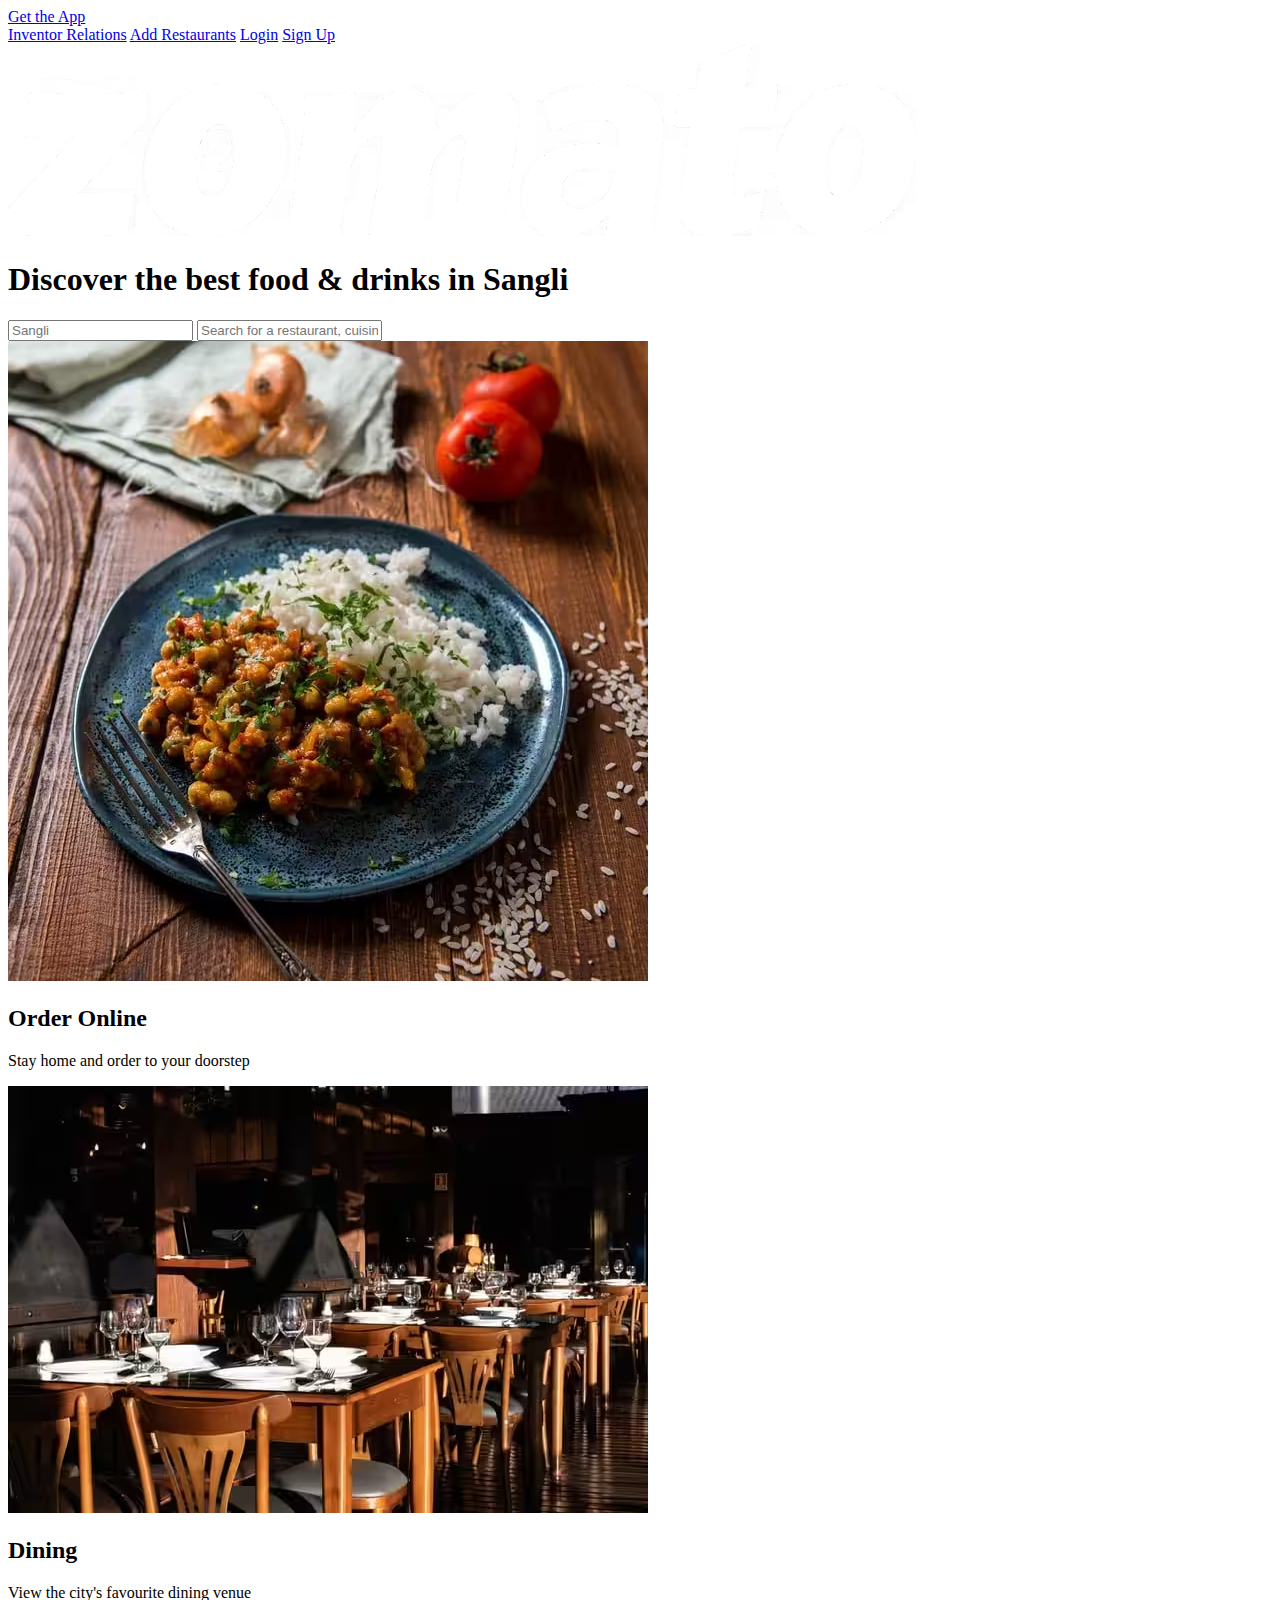
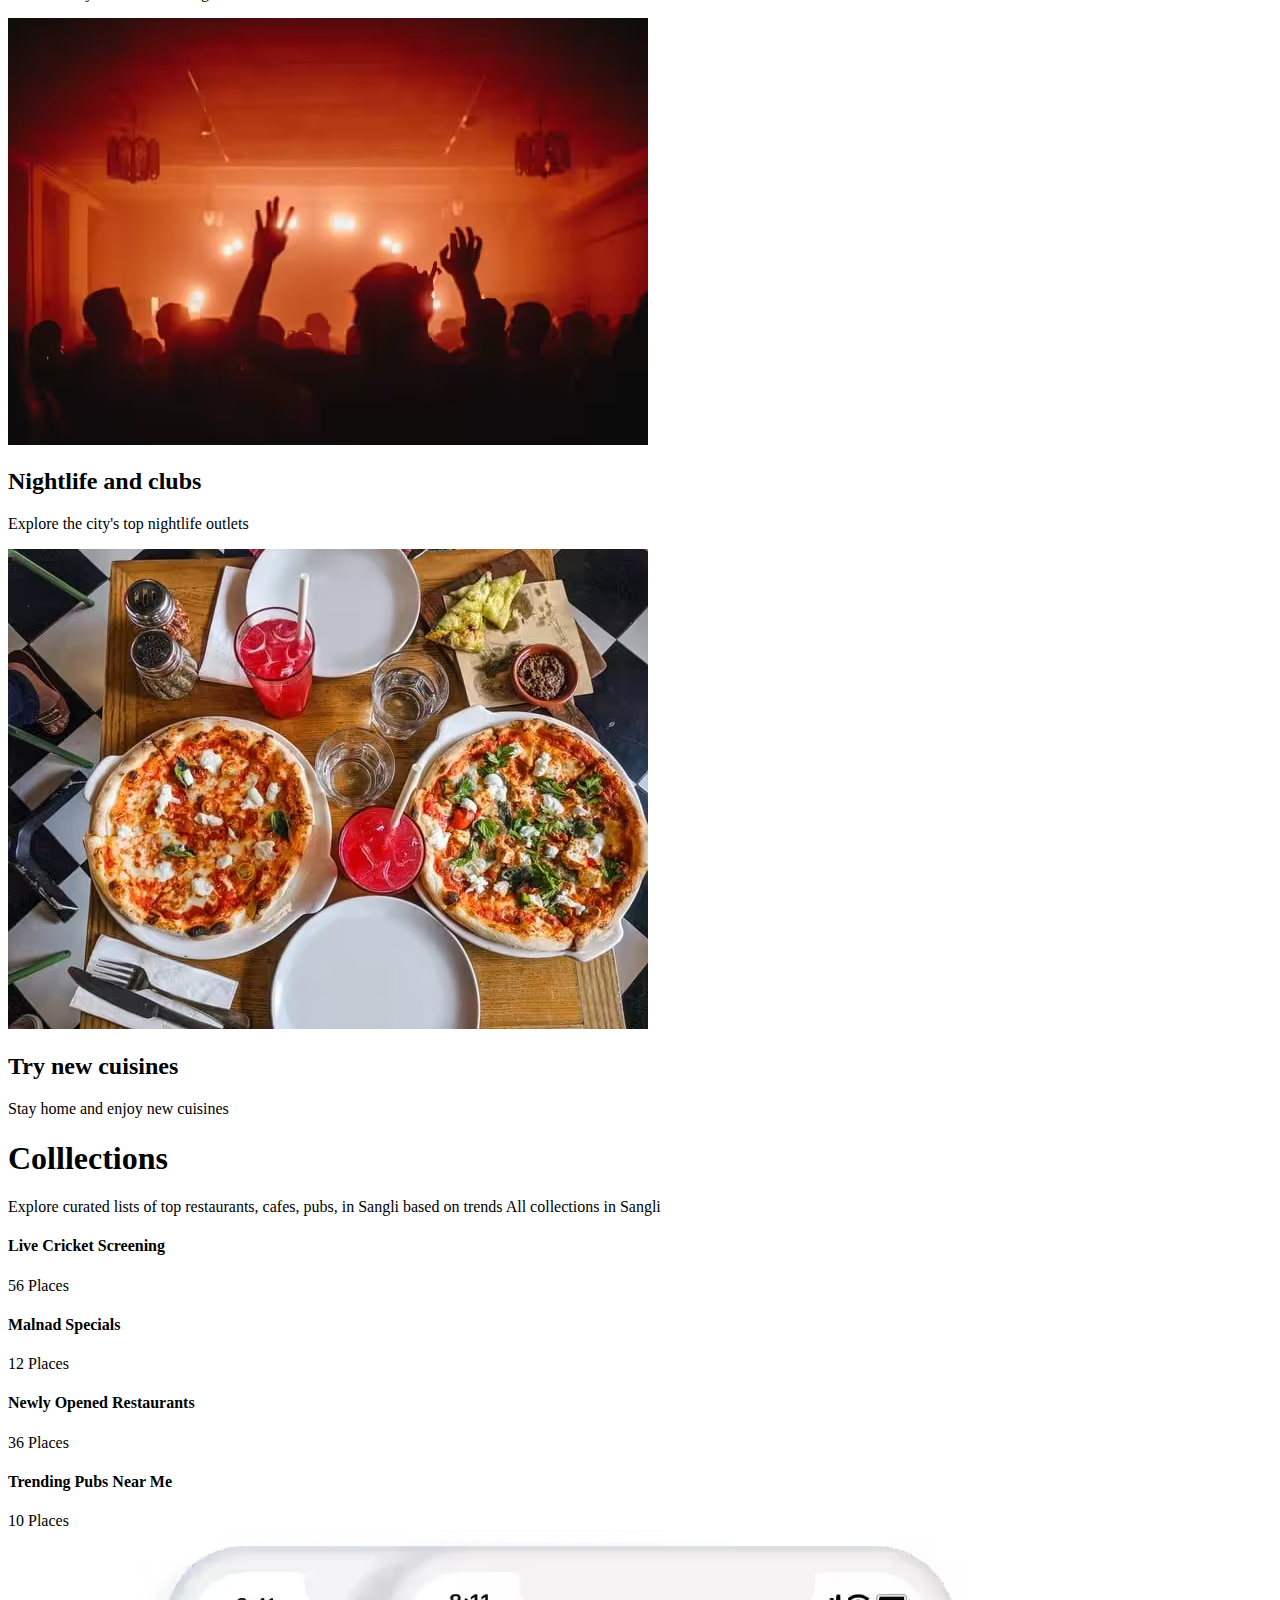
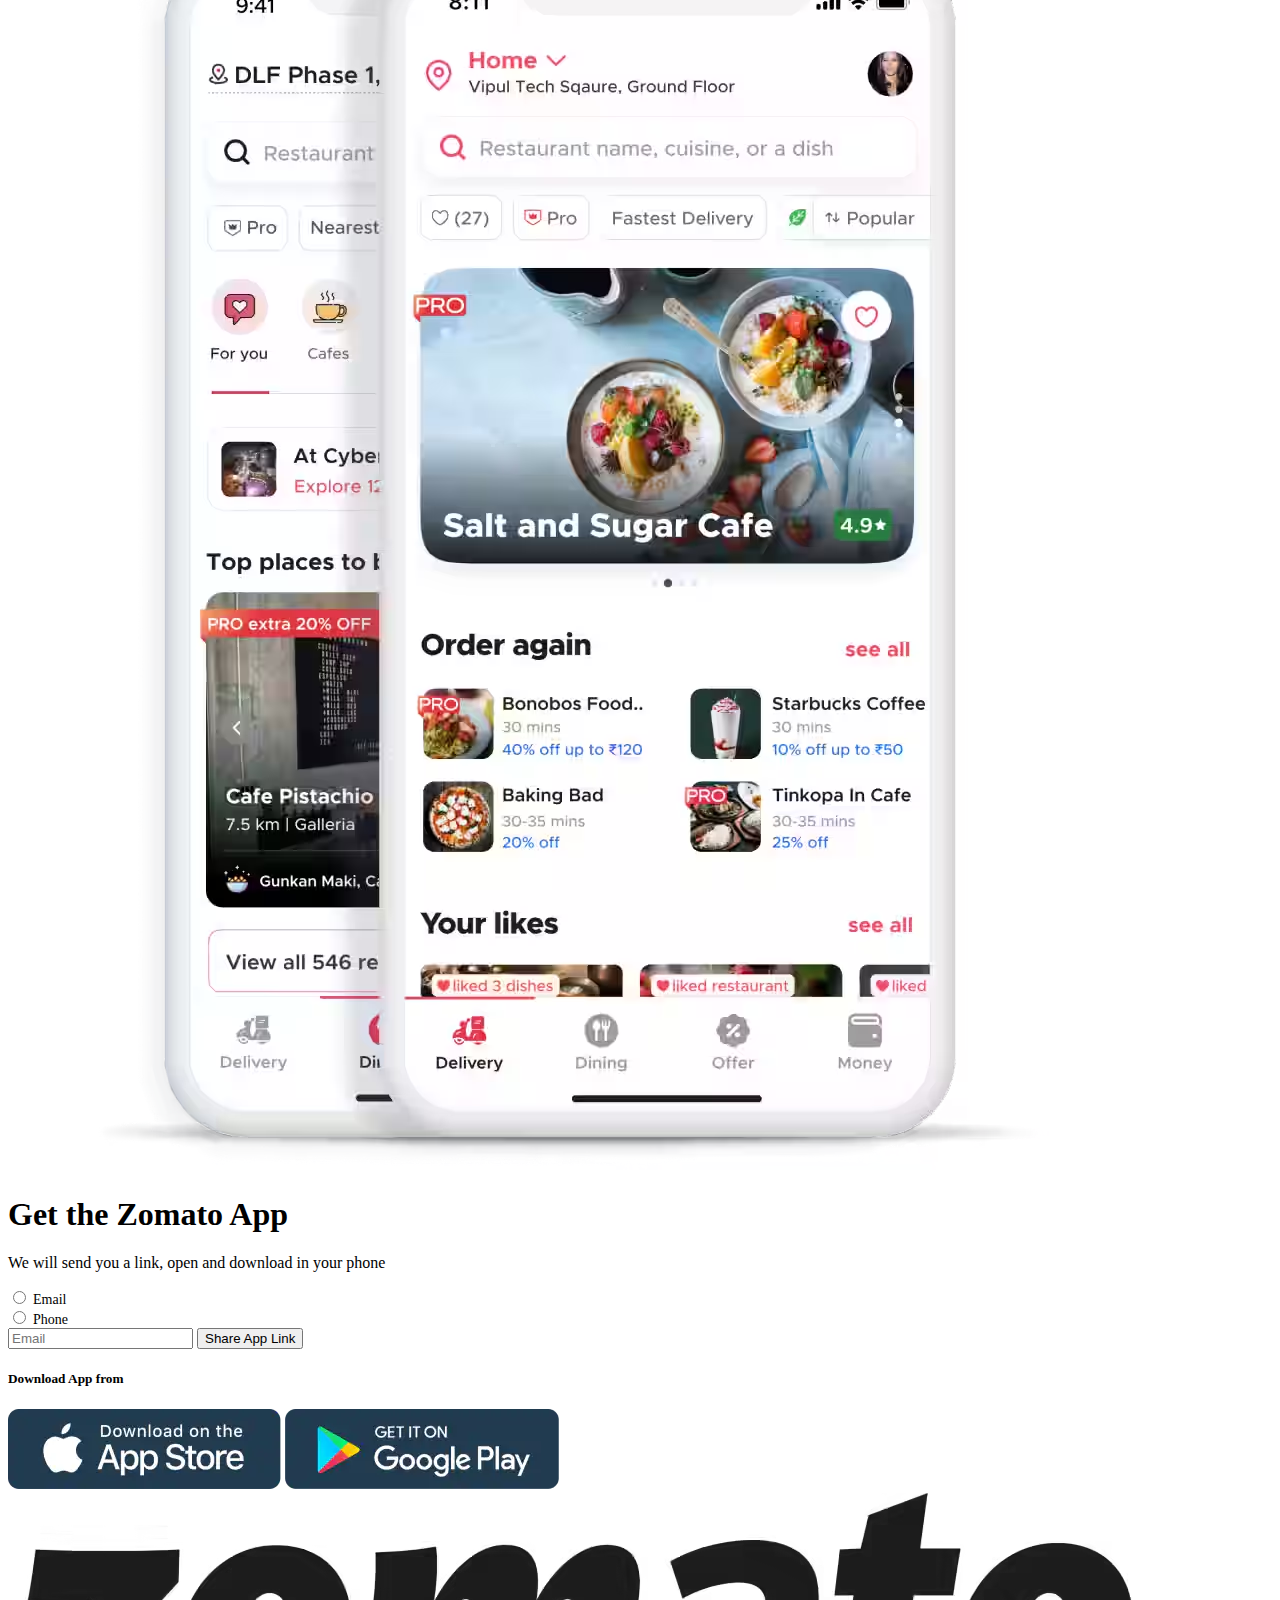
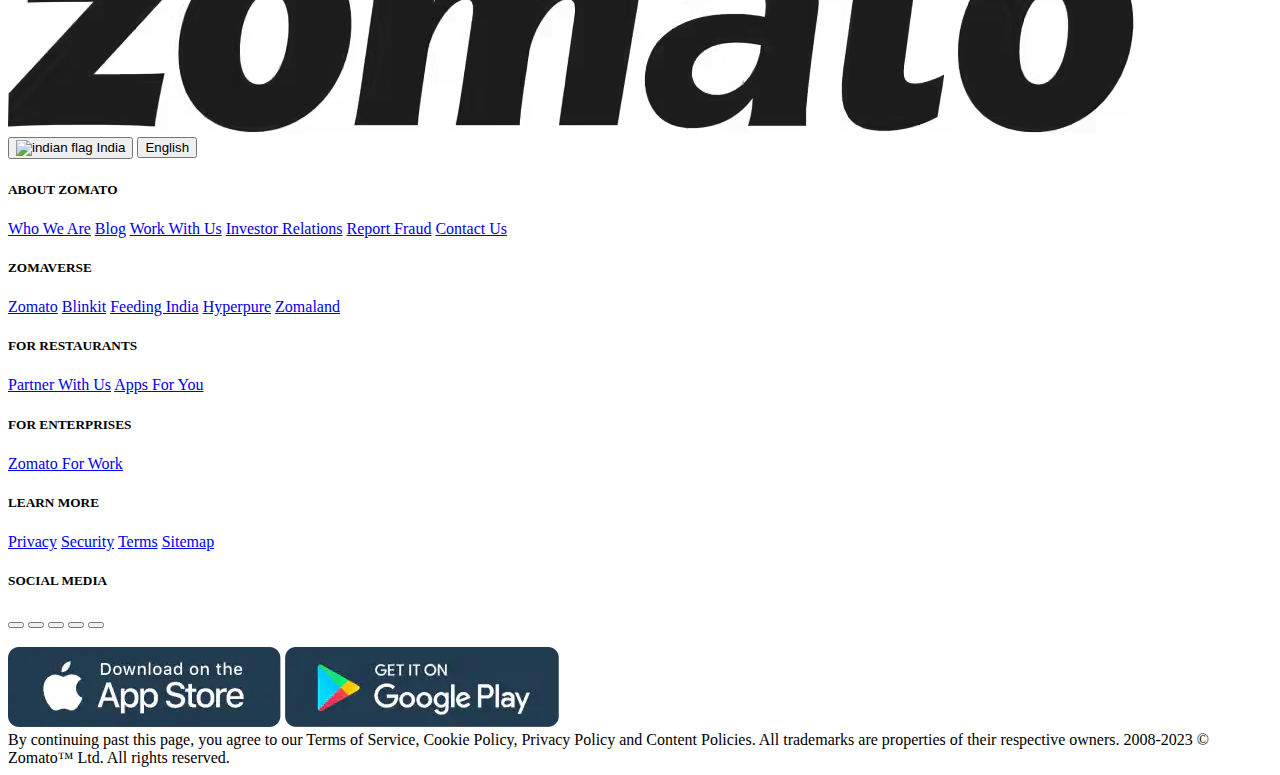
==== index.html @ 98feac00 "Rename ZOM_index.html to index.html" ====
<!DOCTYPE html>
<html lang="en">
  <head>
    <meta charset="UTF-8" />
    <meta http-equiv="X-UA-Compatible" content="IE=edge" />
    <meta name="viewport" content="width=device-width, initial-scale=1.0" />

    <!-- Zomato logo in the tab -->
    <link
      rel="icon"
      type="image/x-icon"
      href="https://upload.wikimedia.org/wikipedia/commons/thumb/7/75/Zomato_logo.png/220px-Zomato_logo.png"
    />
    <!-- Font awesome icons -->
    <link
      rel="stylesheet"
      href="https://cdnjs.cloudflare.com/ajax/libs/font-awesome/6.1.1/css/all.min.css"
      integrity="sha512-KfkfwYDsLkIlwQp6LFnl8zNdLGxu9YAA1QvwINks4PhcElQSvqcyVLLD9aMhXd13uQjoXtEKNosOWaZqXgel0g=="
      crossorigin="anonymous"
      referrerpolicy="no-referrer"
    />
    <!-- Poppins font by google fonts -->
    <link rel="preconnect" href="https://fonts.googleapis.com" />
    <link rel="preconnect" href="https://fonts.gstatic.com" crossorigin />
    <link
      href="https://fonts.googleapis.com/css2?family=Poppins:ital,wght@0,100;0,200;0,300;0,400;0,500;0,600;0,700;0,800;0,900;1,100;1,200;1,300;1,400;1,500;1,600;1,700;1,800;1,900&display=swap"
      rel="stylesheet"
    />

    <!-- Importing styles.css -->
    <link rel="stylesheet" href="styles.css" />

    <title>Zomato Landing Page Clone </title>
  </head>
  <body>
      <section class="hero__section">
        <header>
          <nav class="navbar">
            <a href="#">Get the App</a>
            <div class="navbar__menu">
              <a href="#" class="link">Inventor Relations</a>
              <a href="#" class="link">Add Restaurants</a>
              <a href="#" class="link">Login</a>
              <a href="#" class="link">Sign Up</a>
              <a href="#" class="user_icon">
                <i class="fa-solid fa-user"></i>
              </a>
            </div>
          </nav>
        </header>

        <div class="hero__section_container">
          <img src="./images/heroSectionLogo.png" alt="Zomato Logo" class="hero__section_logo"/>
          <h1 class="hero__section_title">Discover the best food & drinks in Sangli</h1>
          <div class="hero__section_input">
            <input class="input_location" type="text" placeholder="Sangli" />
            <input class="input_search" type="text" placeholder="Search for a restaurant, cuisine or a dish" />
          </div>
        </div>
      </section>

      <section class="contaner we__offer">

        <div class="we__offer_card">
          <img src="./images/item1.png" alt="card 1 img"/>
          <div class="we__offer_content">
            <h2>Order Online</h2>
            <p>Stay home and order to your doorstep</p>
          </div>
        </div>

        <div class="we__offer_card">
          <img src="./images/item2.png" alt="card 2 img"/>
          <div class="we__offer_content">
            <h2>Dining</h2>
            <p>View the city's favourite dining venue</p>
          </div>
        </div>

        <div class="we__offer_card">
          <img src="./images/item3.png" alt="card 3 img"/>
          <div class="we__offer_content">
            <h2>Nightlife and clubs</h2>
            <p>Explore the city's top nightlife outlets</p>
          </div>
        </div>

        <div class="we__offer_card">
          <img src="./images/item4.png" alt="card 4 img"/>
          <div class="we__offer_content">
            <h2>Try new cuisines</h2>
            <p>Stay home and enjoy new cuisines</p>
          </div>
        </div>

      </section>

      <section class="container collections">
        <h1>Colllections</h1>
        <div class="sub_heading_container">
          <span>Explore curated lists of top restaurants, cafes, pubs, in Sangli based on trends </span>
          <span>All collections in Sangli</span>
        </div>
        <div class="collections_card">

          <div class="card card1">
            <div class="overlay"></div>
            <div class="content">
              <h4>Live Cricket Screening</h4>
              <span>56 Places</span>
            </div>
          </div>

          <div class="card card2">
            <div class="overlay"></div>
            <div class="content">
              <h4>Malnad Specials</h4>
              <span>12 Places</span>
            </div>
          </div>

          <div class="card card3">
            <div class="overlay"></div>
            <div class="content">
              <h4>Newly Opened Restaurants</h4>
              <span>36 Places</span>
            </div>
          </div>

          <div class="card card4">
            <div class="overlay"></div>
            <div class="content">
              <h4>Trending Pubs Near Me</h4>
              <span>10 Places</span>
            </div>
          </div>

        </div>
      </section>

      <section class="container get__the_app">
        <div class="semi_container">
          <div class="left">
            <img src="./images/mobileBanner.png" alt="Mobile Banner"/>
          </div>
          <div class="right">
            <h1>Get the Zomato App</h1>
            <p>We will send you a link, open and download in your phone</p>
            <div class="radio__button">
              <div>
                <input type="radio" id="email" name="download_app"/>
                <label for="email" style="font-size: 14px;">Email</label>
              </div>
              <div>
                <input type="radio" id="phone" name="download_app"/>
                <label for="phone" style="font-size: 14px;">Phone</label>
              </div>
            </div>
            <div class="input_container">
              <input type="text" placeholder="Email"/>
              <button>Share App Link</button>
            </div>
            <div class="download__app_container">
              <h5>Download App from</h5>
              <div>
              <img src="./images/appleStore.png" alt="Apple Store">
              <img src="./images/playStore.png" alt="Play Store">
              </div>
            </div>
          </div>
        </div>
      </section>

      <footer xlass="container footer">
        <div class="footer_section1">
          <img src="./images/logo.png" alt="zomato logo" />
          <div class="section1_buttoncontainer">
            <button>
              <img src="https://flagcdn.com/w40/in.png" alt="indian flag" style="width: 15px;"/>
              India
            </button>
            <button><i class="fa fa-globe"></i>English</button>

          </div>
        </div>
        <div class="navigation_container">
          <div class="link__container">
            <h5>ABOUT ZOMATO</h5>
            <a class="footer__link" href="#">Who We Are</a>
            <a class="footer__link" href="#">Blog</a>
            <a class="footer__link" href="#">Work With Us</a>
            <a class="footer__link" href="#">Investor Relations</a>
            <a class="footer__link" href="#">Report Fraud</a>
            <a class="footer__link" href="#">Contact Us</a>
          </div>

          <div class="link__container">
            <h5>ZOMAVERSE</h5>
            <a class="footer__link" href="#">Zomato</a>
            <a class="footer__link" href="#">Blinkit</a>
            <a class="footer__link" href="#">Feeding India</a>
            <a class="footer__link" href="#">Hyperpure</a>
            <a class="footer__link" href="#">Zomaland</a>
          </div>

          <div class="link__container">
            <h5>FOR RESTAURANTS</h5>
            <a class="footer__link" href="#">Partner With Us</a>
            <a class="footer__link" href="#">Apps For You</a>
            <h5>FOR ENTERPRISES</h5>
            <a class="footer__link" href="#">Zomato For Work</a>
          </div>

          <div class="link__container">
            <h5>LEARN MORE</h5>
            <a class="footer__link" href="#">Privacy</a>
            <a class="footer__link" href="#">Security</a>
            <a class="footer__link" href="#">Terms</a>
            <a class="footer__link" href="#">Sitemap</a>
          </div>

          <div class="link__container">
            <h5>SOCIAL MEDIA</h5>
            <div class="section__links_container">
              <button><i class="fa-brands fa-linkedin-in"></i></button>
              <button><i class="fa-brands fa-instagram"></i></button>
              <button><i class="fa-brands fa-twitter"></i></button>
              <button><i class="fa-brands fa-facebook"></i></button>
              <button><i class="fa-brands fa-youtube"></i></button>
          </div>
        <br/>
        <img src="./images/appleStore.png" alt="apple store" class="footer__section_logo"/>
        <img src="./images/playStore.png" alt="play store" class="footer__section_logo"/>
      </div>
    </div>
    <div class="disclaimer">By continuing past this page, you agree to our Terms of Service, Cookie Policy, Privacy Policy and Content Policies. All trademarks are properties of their respective owners. 2008-2023 © Zomato™ Ltd. All rights reserved.</div>
      </footer>
  </body>
</html>
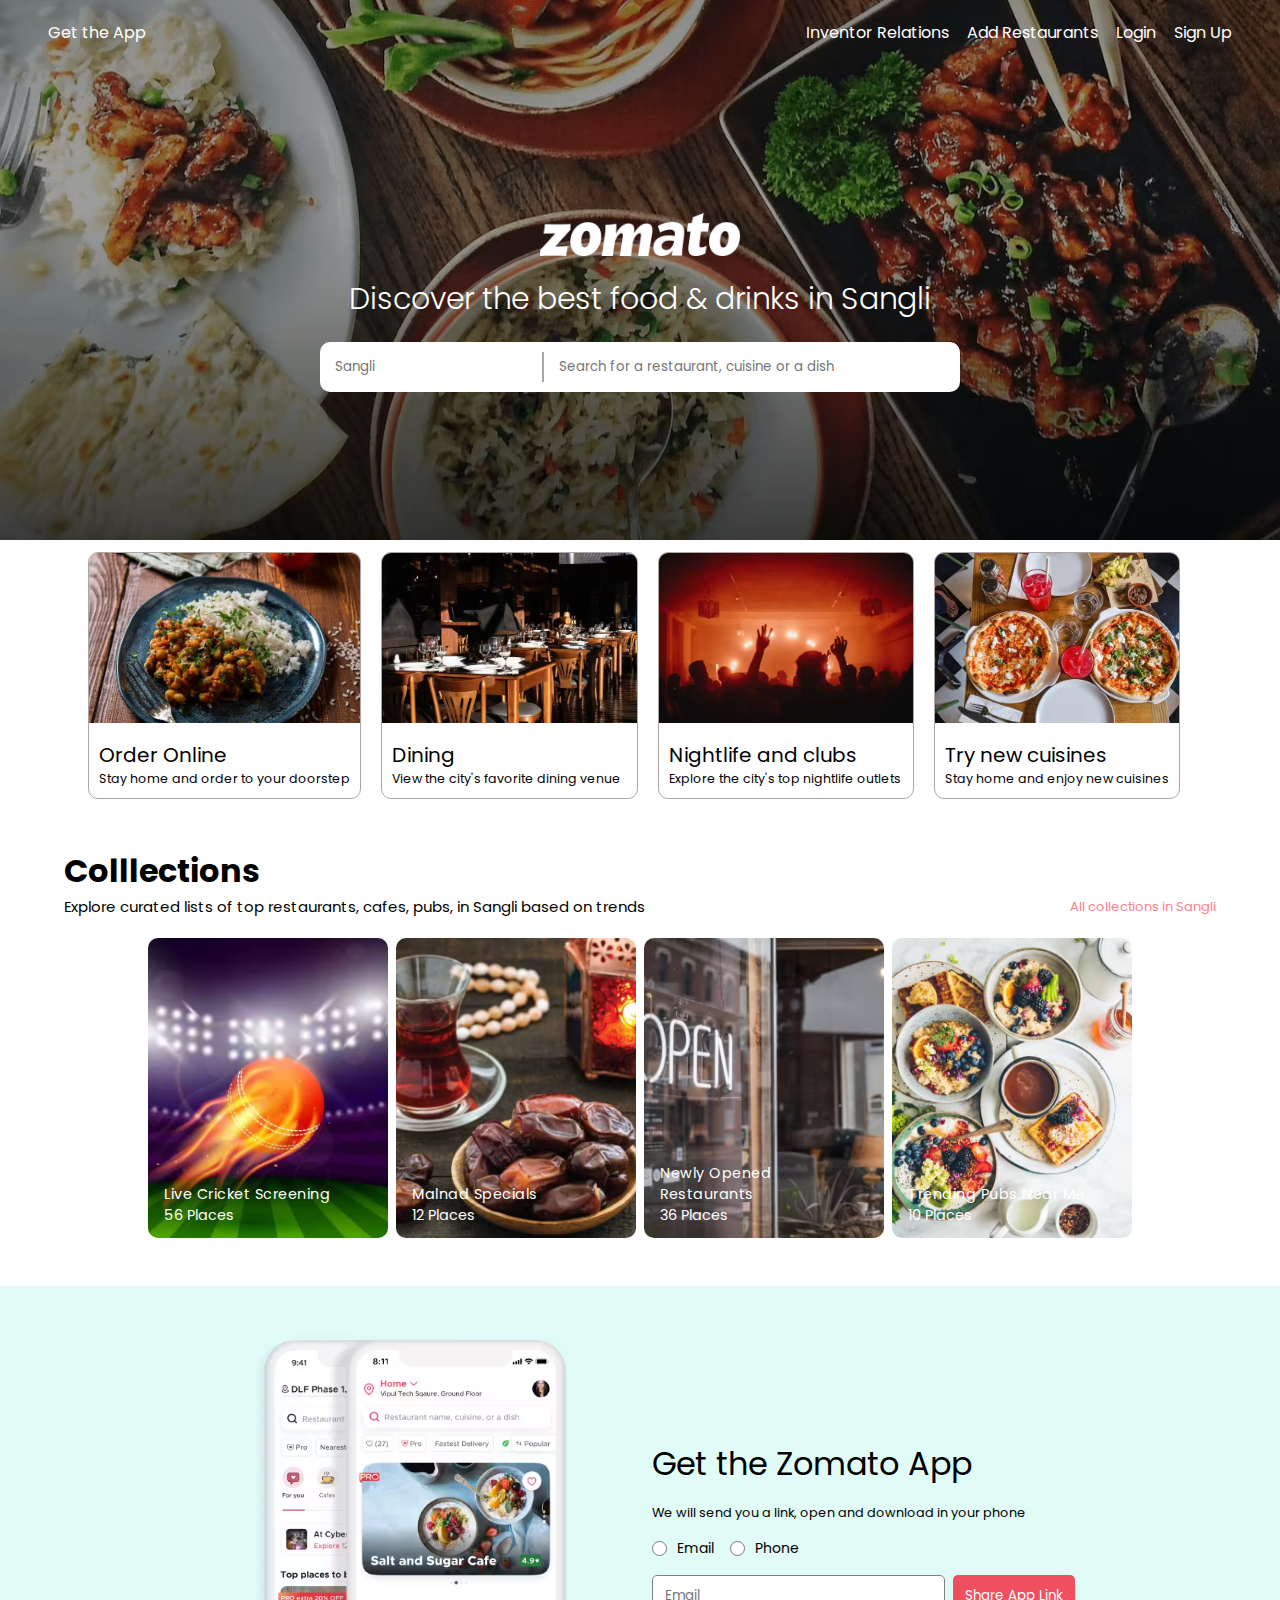
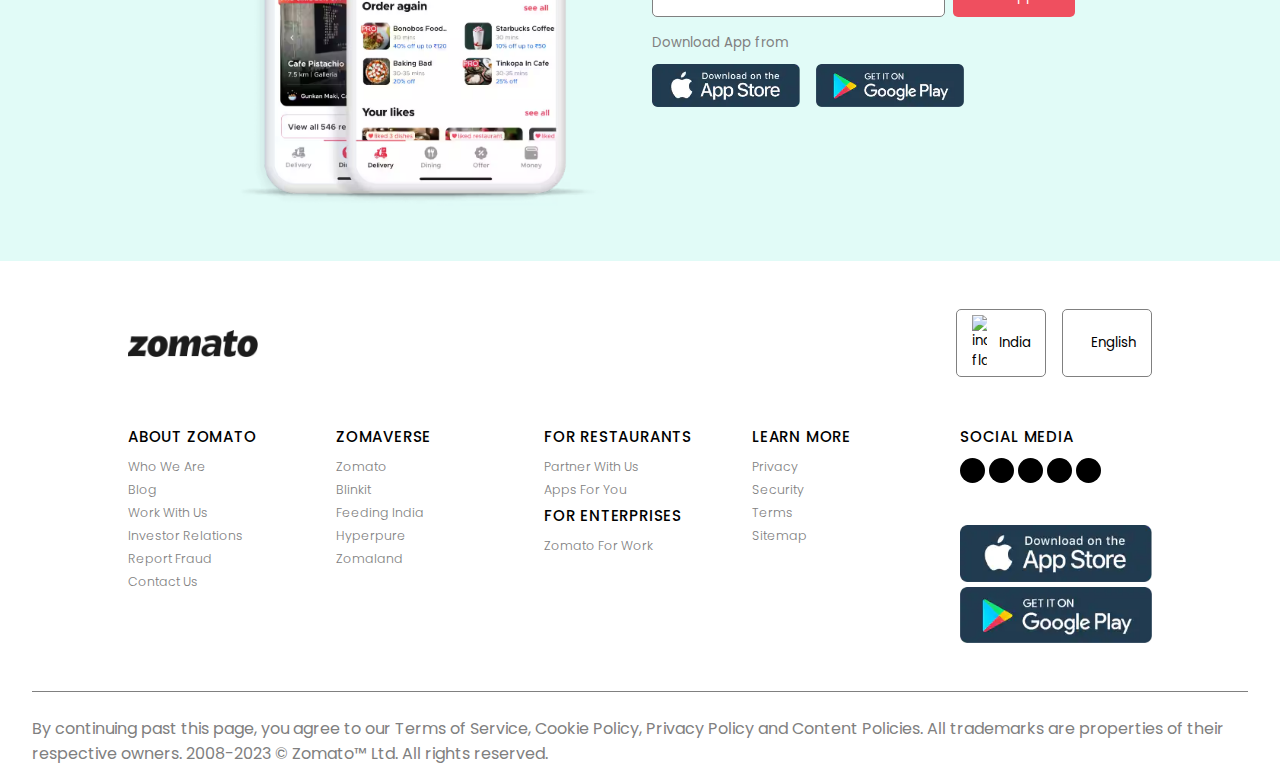
==== commit 5e8b4b99: "Update index.html" ====
--- a/index.html
+++ b/index.html
@@ -50,7 +50,7 @@
         </header>
 
         <div class="hero__section_container">
-          <img src="./images/heroSectionLogo.png" alt="Zomato Logo" class="hero__section_logo"/>
+          <img src="images/heroSectionLogo.png" alt="Zomato Logo" class="hero__section_logo"/>
           <h1 class="hero__section_title">Discover the best food & drinks in Sangli</h1>
           <div class="hero__section_input">
             <input class="input_location" type="text" placeholder="Sangli" />
@@ -62,7 +62,7 @@
       <section class="contaner we__offer">
 
         <div class="we__offer_card">
-          <img src="./images/item1.png" alt="card 1 img"/>
+          <img src="images/item1.png" alt="card 1 img"/>
           <div class="we__offer_content">
             <h2>Order Online</h2>
             <p>Stay home and order to your doorstep</p>
@@ -70,15 +70,15 @@
         </div>
 
         <div class="we__offer_card">
-          <img src="./images/item2.png" alt="card 2 img"/>
+          <img src="images/item2.png" alt="card 2 img"/>
           <div class="we__offer_content">
             <h2>Dining</h2>
-            <p>View the city's favourite dining venue</p>
-          </div>
-        </div>
-
-        <div class="we__offer_card">
-          <img src="./images/item3.png" alt="card 3 img"/>
+            <p>View the city's favorite dining venue</p>
+          </div>
+        </div>
+
+        <div class="we__offer_card">
+          <img src="images/item3.png" alt="card 3 img"/>
           <div class="we__offer_content">
             <h2>Nightlife and clubs</h2>
             <p>Explore the city's top nightlife outlets</p>
@@ -86,7 +86,7 @@
         </div>
 
         <div class="we__offer_card">
-          <img src="./images/item4.png" alt="card 4 img"/>
+          <img src="images/item4.png" alt="card 4 img"/>
           <div class="we__offer_content">
             <h2>Try new cuisines</h2>
             <p>Stay home and enjoy new cuisines</p>
@@ -141,7 +141,7 @@
       <section class="container get__the_app">
         <div class="semi_container">
           <div class="left">
-            <img src="./images/mobileBanner.png" alt="Mobile Banner"/>
+            <img src="images/mobileBanner.png" alt="Mobile Banner"/>
           </div>
           <div class="right">
             <h1>Get the Zomato App</h1>
@@ -163,8 +163,8 @@
             <div class="download__app_container">
               <h5>Download App from</h5>
               <div>
-              <img src="./images/appleStore.png" alt="Apple Store">
-              <img src="./images/playStore.png" alt="Play Store">
+              <img src="images/appleStore.png" alt="Apple Store">
+              <img src="images/playStore.png" alt="Play Store">
               </div>
             </div>
           </div>
@@ -173,7 +173,7 @@
 
       <footer xlass="container footer">
         <div class="footer_section1">
-          <img src="./images/logo.png" alt="zomato logo" />
+          <img src="images/logo.png" alt="zomato logo" />
           <div class="section1_buttoncontainer">
             <button>
               <img src="https://flagcdn.com/w40/in.png" alt="indian flag" style="width: 15px;"/>
@@ -229,8 +229,8 @@
               <button><i class="fa-brands fa-youtube"></i></button>
           </div>
         <br/>
-        <img src="./images/appleStore.png" alt="apple store" class="footer__section_logo"/>
-        <img src="./images/playStore.png" alt="play store" class="footer__section_logo"/>
+        <img src="images/appleStore.png" alt="apple store" class="footer__section_logo"/>
+        <img src="images/playStore.png" alt="play store" class="footer__section_logo"/>
       </div>
     </div>
     <div class="disclaimer">By continuing past this page, you agree to our Terms of Service, Cookie Policy, Privacy Policy and Content Policies. All trademarks are properties of their respective owners. 2008-2023 © Zomato™ Ltd. All rights reserved.</div>
--- a/styles.css
+++ b/styles.css
@@ -0,0 +1,492 @@
+*{
+    margin: 0;
+    padding: 0;
+    box-sizing: border-box;
+    font-family: 'Poppins', sans-serif;
+}
+
+.hero__section{
+    background-image: url(images/heroSectionBackground.png);
+    background-size: cover;
+    background-position: center;
+    color: white;
+    min-height: 60vh;
+}
+
+.navbar{
+    display: flex;
+    align-items: center;
+    justify-content: space-between;
+    height: 65px;
+    padding: 16px 48px;
+}
+
+.navbar a{
+    color: white;
+    text-decoration: none;
+}
+
+.navbar__menu{
+    display: flex;
+    gap: 18px;
+    /* padding-right: 18px; */
+}
+
+.navbar__menu .user_icon{
+    height: 25px;
+    width: 25px;
+    display: flex;
+    align-items: center;
+    justify-content: center;
+    border-radius: 100%;
+    border: solid 1px white;
+    display: none;
+}
+
+.hero__section_container{
+    display: flex;
+    flex-direction: column;
+    align-items: center;
+    justify-content: center;
+    gap: 20px;
+    height: calc(60vh - 65px);
+
+}
+
+.hero__section_logo{
+    width: 200px;
+    height: auto;
+}
+
+.hero__section_title{
+    text-align: center;
+    font-size: 30px;
+    font-weight: 380;
+}
+
+.hero__section_input{
+    background-color: white;
+    padding: 10px;
+    display: flex;
+    align-items: center;
+    justify-content: center;
+    gap: 10px;
+    width: 50%;
+    border-radius: 10px;
+}
+
+.input_location,
+.input_search{
+    padding: 5px;
+    border: none;
+    outline: none;
+}
+
+.input_location{
+    width: 35%;
+    border-right: 2px solid rgb(176, 165, 165);
+}
+
+.input_search{
+    width: 65%;
+}
+
+.container{
+    margin: 3rem auto;
+    width: 90%;
+}
+
+.we__offer{
+    display: flex;
+    flex-wrap: wrap;
+    gap: 0.5rem;
+    align-items: center;
+    justify-content: center;
+}
+
+.we__offer_card{
+    border-radius: 10px;
+    overflow: hidden;
+    border: 1px solid rgb(176, 165, 165);
+    transition: all 1s ease;
+    margin-right: 12px;
+    margin-top: 12px;
+}
+
+.we__offer_card:hover{
+    transform: scale(1.1);
+}
+
+.we__offer_card img{
+    width: 100%;
+    height: 170px;
+    object-fit: cover;
+    object-position: center;
+}
+
+.we__offer_content{
+    padding: 10px;
+}
+.we__offer_content h2{
+    font-size: 20px;
+    font-weight: 400;
+}
+
+.we__offer_content p{
+    font-size: 12.5px;
+}
+
+@media only screen and (max-width: 600px)
+{
+    .navbar__menu .user_icon{
+        display: flex;
+    }
+    .link{
+        display: none;
+    }
+    .hero__section{
+        min-height: 80vh;
+    }
+    .hero__section_container{
+        flex-direction: column;
+        background-color: transparent;
+        width: 100%;
+        height: calc(80vh - 40px);
+    }
+    .input_location,
+    .input_search{
+        padding: 18px;
+        width: 98%;
+    }
+    .hero__section_title{
+        font-size: 18px;
+        width: 95%;
+    }   
+    .we__offer_card{
+        margin-top: 12px;
+    }
+}
+
+.collections h1{
+    font-weight: 400px;
+}
+
+.collections .sub_heading_container{
+    font-size: 15px;
+    display: flex;
+    align-items: center;
+    justify-content: space-between;
+    flex-wrap: wrap;
+    gap: 1rem;
+} 
+
+.sub_heading_container span:nth-child(2){
+    color: #ff7e8b;
+    font-size: 13px;
+    cursor: pointer;
+}
+
+.collections_card{
+    display: flex;
+    align-items: center;
+    justify-content: center;
+    flex-wrap: wrap;
+    gap: 0.5rem;
+    margin-top: 1.25rem;
+}
+
+.collections_card .card{
+    height: 300px;
+    min-width: 240px;
+    background-size: cover;
+    background-position: center;
+    border-radius: 10px;
+    position: relative;
+}
+
+.card1{
+    background-image: url('images/collection1.jpg');
+}
+
+.card2{
+    background-image: url('images/collection2.jpg');
+}
+
+.card3{
+    background-image: url('images/collection3.jpg');
+}
+
+.card4{
+    background-image: url('images/collection4.jpg');
+}
+
+.overlay{
+    width: 100;
+    height: 100%;
+    position: absolute;
+    top: 0;
+    left: 0;
+    border-radius: 10px;
+    z-index: 5;
+}
+
+.collections_card .card .content{
+    position: absolute;
+    bottom: 0;
+    left: 0;
+    color: white;
+    padding: 12px 16px;
+    font-size: 0.9rem;
+    z-index: 6;
+}
+
+.content h4{
+    font-weight: 400;
+    letter-spacing: 0.5px;
+}
+
+.get__the_app{
+    display: flex;
+    align-items: center;
+    justify-content: center;
+    background-color: rgb(225,251,247);
+    width: 100%;
+    padding: 3rem 6rem;
+}
+
+.get__the_app .semi_container{
+    width: 60%;
+    display: flex;
+    justify-content: center;
+    align-items: center;
+    flex-wrap: wrap;
+    gap: 1.5rem;
+}
+
+.get__the_app .semi_container .left{
+    flex: 2;
+}
+
+.get__the_app .semi_container .left img{
+    width: 100%;
+    object-fit: cover;
+    object-position: center;
+}
+
+.get__the_app .semi_container .right{
+    flex: 3;
+    height: 100%;
+    display: flex;
+    flex-direction: column;
+    gap: 1rem;
+}
+
+.right h1{
+    font-weight: 400;
+    font-size: 2rem;
+}
+
+.right p{
+    font-size: 0.8rem;
+}
+
+.right .radio__button{
+    display: flex;
+    align-items: center;
+    gap: 1rem;
+}
+
+.right .radio__button div{
+    display: flex;
+    align-items: center;
+    justify-content: center;
+    gap: 10px;
+}
+
+.right .radio__button div input{
+    height: 15px;
+    width: 15px;
+    accent-color: rgb(239,79,95); 
+}
+
+.right .input_container{
+    display: flex;
+    gap: 0.5rem;
+    flex-wrap: wrap;
+}
+
+.input_container input,
+.input_container button{
+    padding: 10px 12px;
+}
+
+.input_container input{
+    flex: auto;
+    border: 1.5px solid gray;
+    outline: none;
+    border-radius: 5px;
+}
+
+.input_container button{
+    border: none;
+    background-color: rgb(239,79,95);
+    color: white;
+    border-radius: 5px;
+    cursor: pointer;
+}
+
+.right .download__app_container{
+    display: flex;
+    flex-direction: column;
+    gap: 0.7rem;
+}
+
+.right .download__app_container h5{
+    font-weight: 400;
+    color: gray;
+}
+
+.right .download__app_container div{
+    display: flex;
+    gap: 1rem;
+}
+
+.right .download__app_container div img{
+    width: 35%;
+}
+
+@media only screen and (max-width: 1300px){
+    .get__the_app .semi_container .left,
+    .get__the_app .semi_container .right{
+        flex: 1;
+    }
+    .get__the_app .semi_container{
+        width: 80%;
+    }
+}
+
+@media only screen and (max-width: 900px){
+    .get__the_app{
+        padding: 2rem 0;
+    }
+    .get__the_app .semi_container{
+        width: 95%;
+        flex-direction: column;
+    }
+}
+
+.footer{
+    width: 100%;
+}
+
+.footer_section1{
+    display: flex;
+    flex-wrap: wrap;
+    align-items: center;
+    justify-content: space-between;
+    width: 80%;
+    margin: auto;
+}
+
+.footer_section1 img{
+    width: 130px;
+}
+
+.section1_buttoncontainer{
+    display: flex;
+    gap: 1rem;
+}
+
+.section1_buttoncontainer button{
+    padding: 5px;
+    width: 90px;
+    border: 1px solid gray;
+    border-radius: 5px;
+    background-color: transparent;
+    display: flex;
+    align-items: center;
+    justify-content: center;
+    gap: 12px;
+    cursor: pointer;
+}
+
+.navigation_container{
+    display: grid;
+    grid-template-columns: repeat(5,1fr);
+    width: 80%;
+    margin: auto;
+    gap: 1rem;
+    padding: 3rem 0;
+}
+
+.link__container{
+    display: flex;
+    flex-direction: column;
+    gap: 5px;
+}
+
+.link__container h5{
+    font-weight: 500;
+    font-size: 15px;
+    margin-bottom: 5px;
+    letter-spacing: 0.8px;
+}
+
+.footer__link{
+    text-decoration: none;
+    color: grey;
+    font-size: 12.5px;
+    font-weight: 300;
+}
+
+.footer__link:hover{
+    color: black;
+}
+
+.section__links_container button{
+    background-color: black;
+    border: none;
+    width: 25px;
+    height: 25px;
+    border-radius: 30px;
+    cursor: pointer;
+}
+
+.section__links_container button i{
+    color: white;
+    display: flex;
+    justify-content: center;
+    align-items: center;
+}
+
+.footer__section_logo{
+    width: 100%;
+}
+
+.disclaimer{
+    width: 95%;
+    color: gray;
+    margin: auto;
+    border-top: 1px solid grey;
+    padding-top: 1.5rem;
+}
+
+@media only screen and (max-width: 900px){
+    .navigation_container{
+        grid-template-columns: repeat(3, 1fr);
+    }
+}
+
+@media only screen and (max-width: 500px){
+    .navigation_container{
+        grid-template-columns: repeat(2, 1fr);
+    }
+}
+
+@media only screen and (max-width: 320px){
+    .navigation_container{
+        grid-template-columns: repeat(1, 1fr);
+    }
+}
+
+
